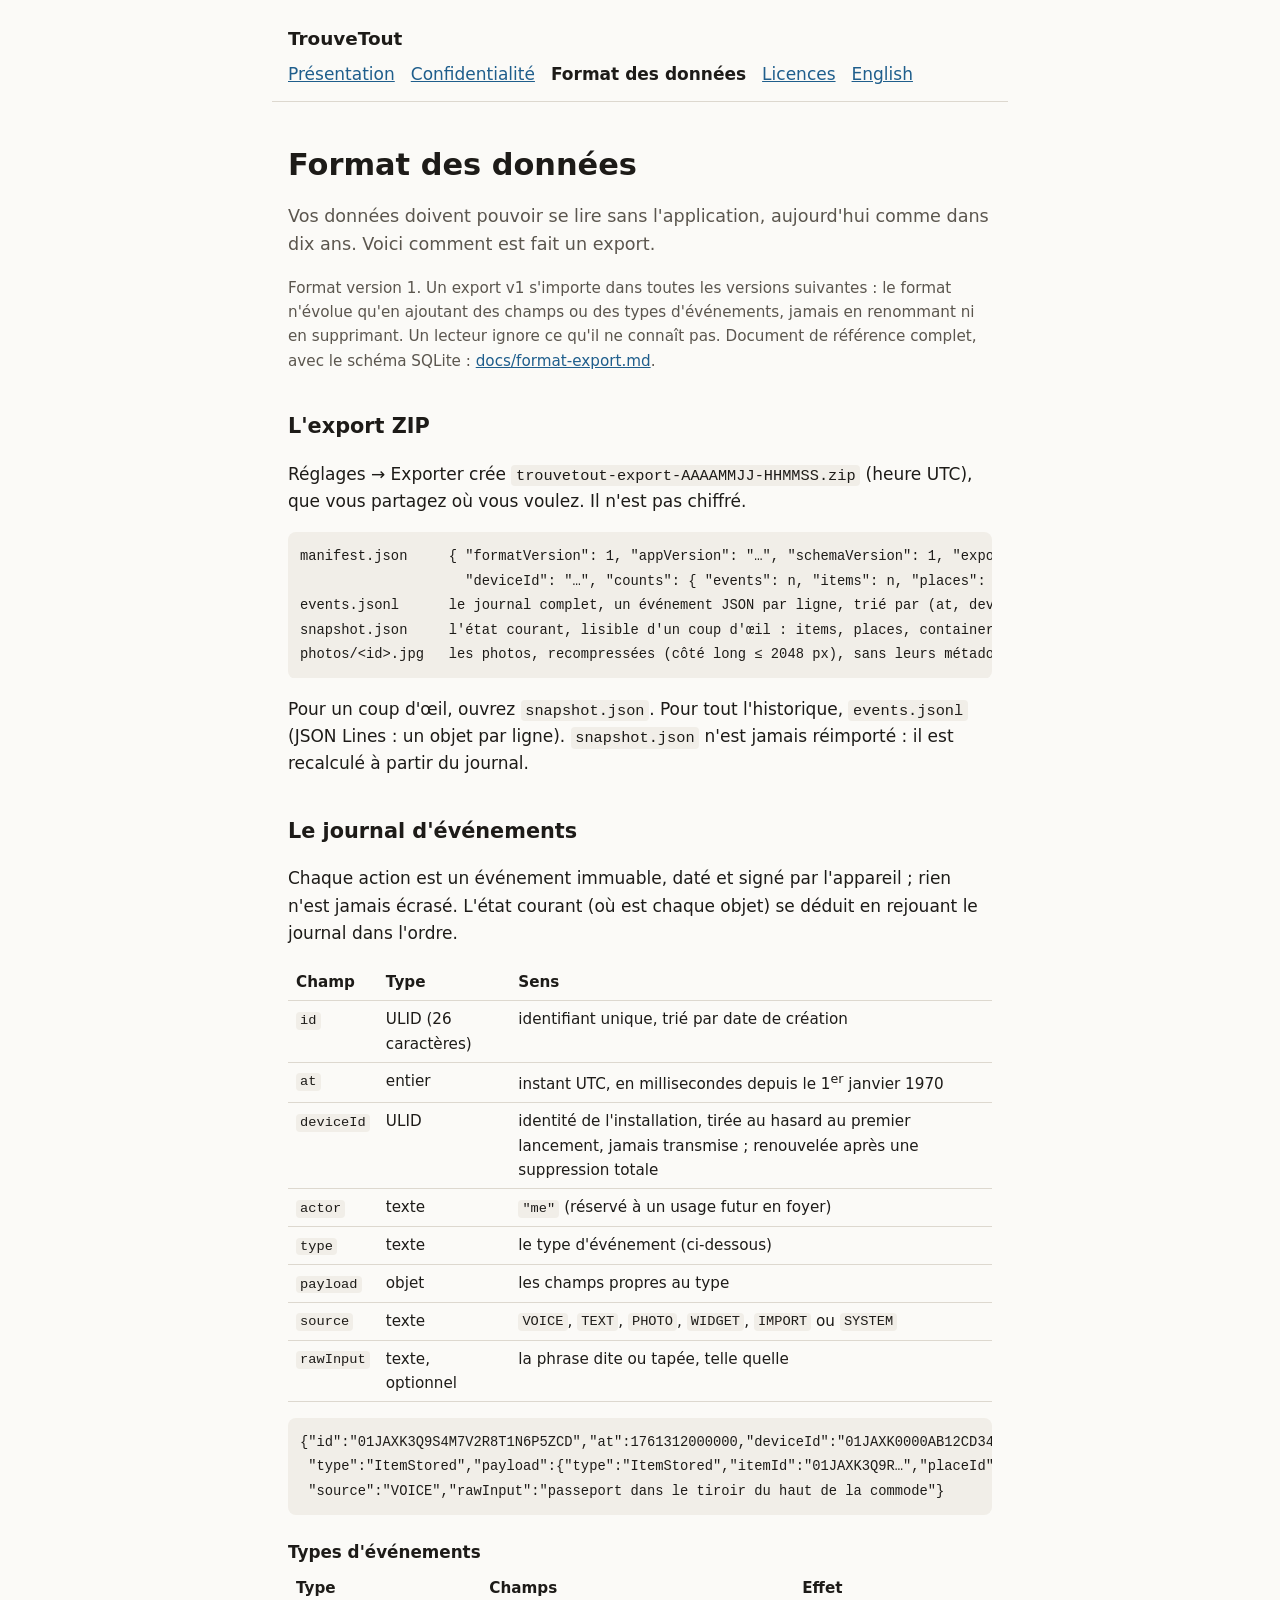
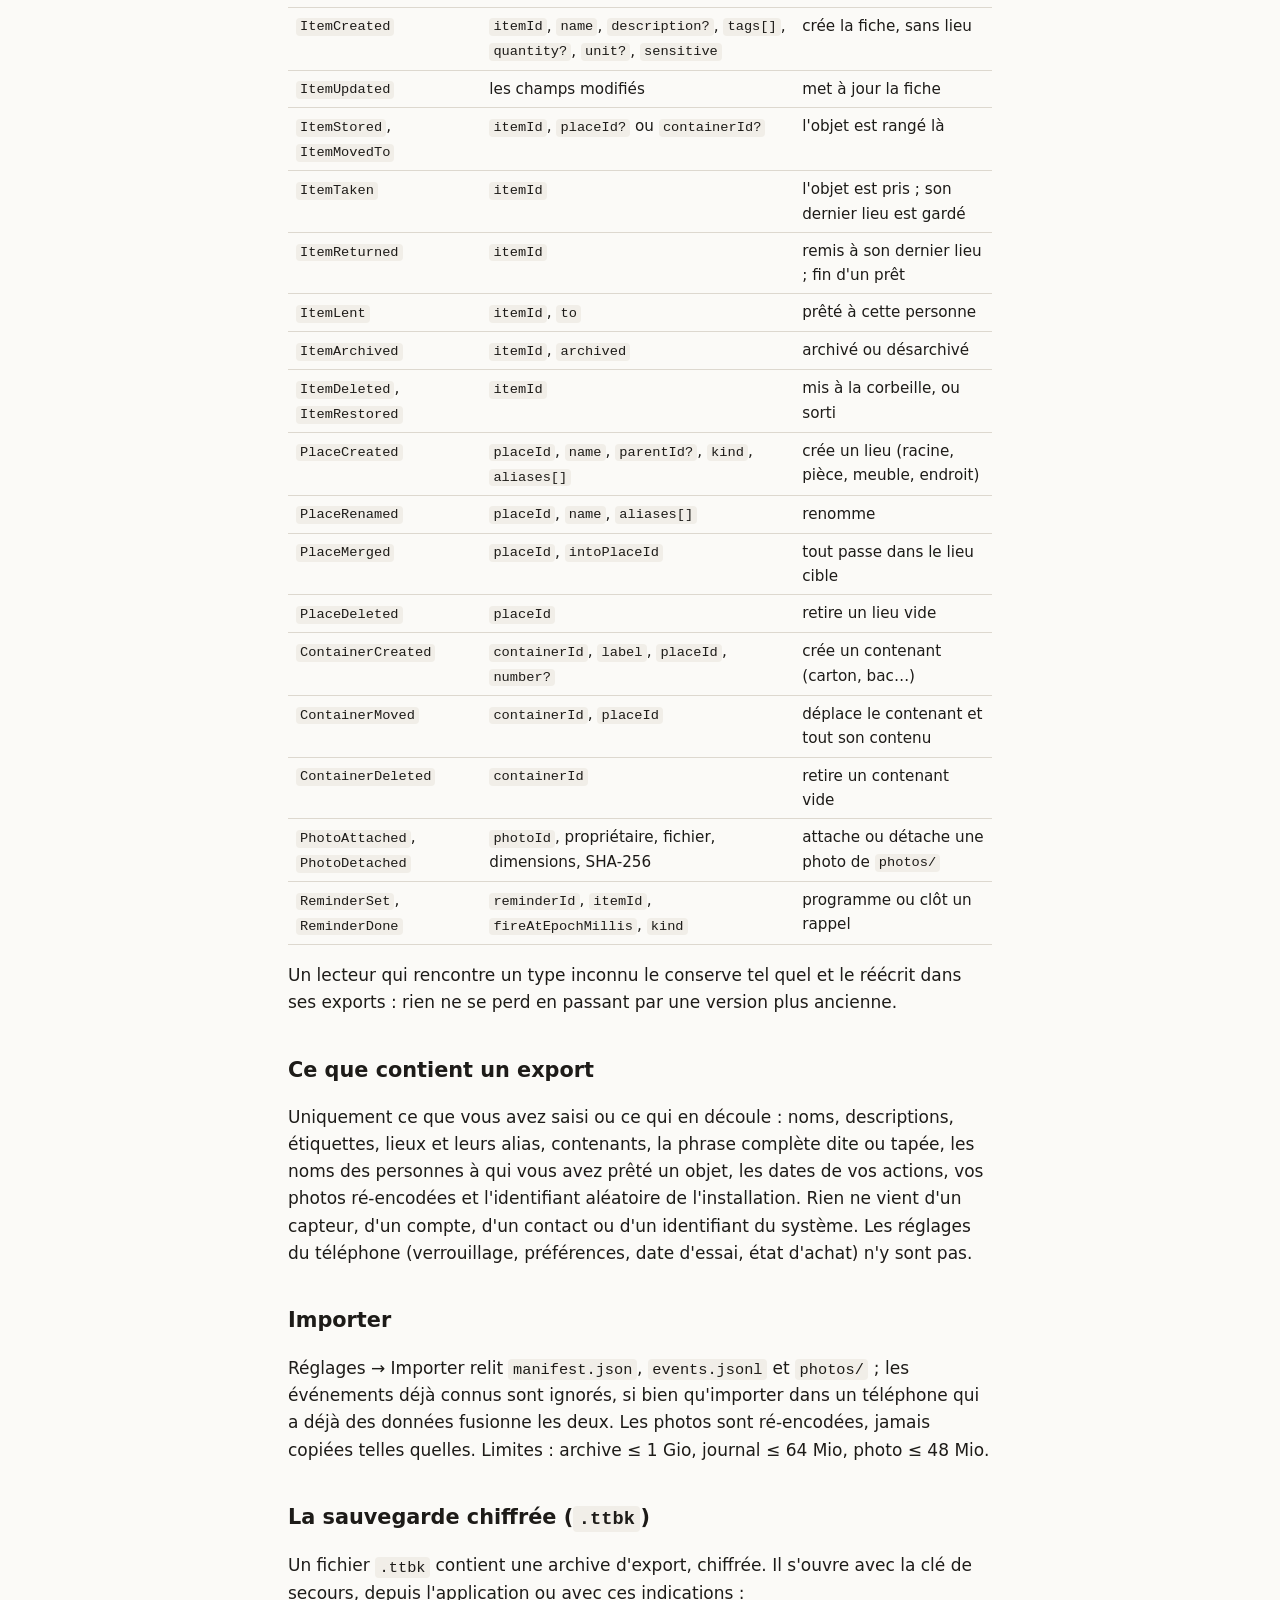
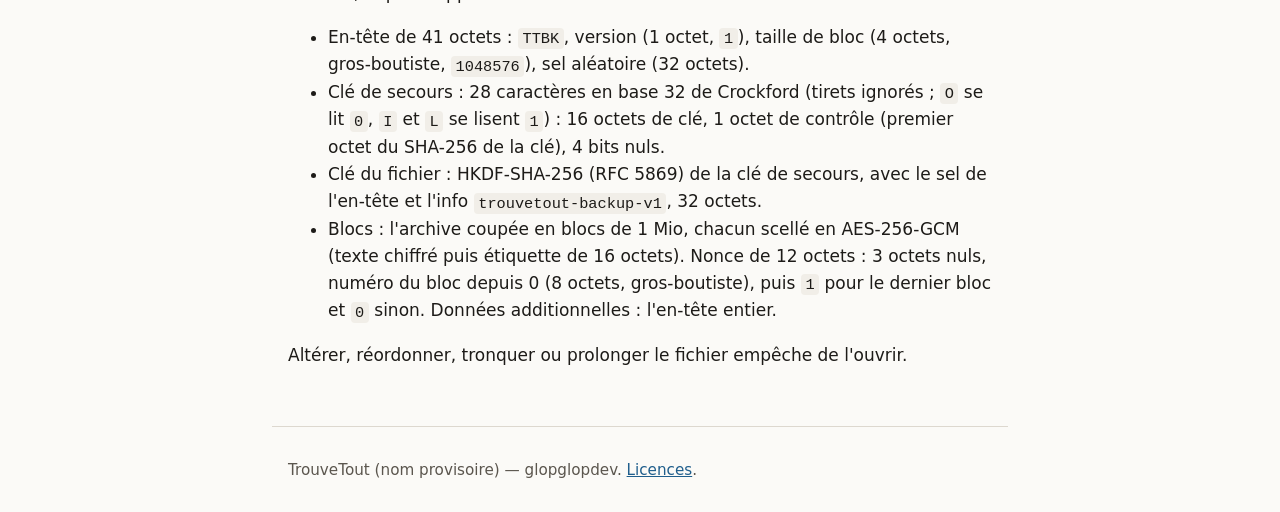
==== site/format.html @ 89f97cfc "docs: publication material for lot 12 (site, store listings, licence, ADR-027) Static FR/EN site wit" ====
<!doctype html>
<html lang="fr">
<head>
<meta charset="utf-8">
<meta name="viewport" content="width=device-width, initial-scale=1">
<title>Format des données — TrouveTout</title>
<meta name="description" content="Lire ses données TrouveTout sans l'application : export ZIP, journal d'événements, sauvegarde chiffrée.">
<link rel="stylesheet" href="style.css">
<link rel="alternate" hreflang="en" href="en/format.html">
</head>
<body>
<header>
  <a class="name" href="index.html">TrouveTout</a>
  <nav aria-label="Pages">
    <a href="index.html">Présentation</a>
    <a href="confidentialite.html">Confidentialité</a>
    <a href="format.html" aria-current="page">Format des données</a>
    <a href="licences.html">Licences</a>
    <a href="en/format.html" hreflang="en" lang="en">English</a>
  </nav>
</header>
<main>
<h1>Format des données</h1>
<p class="lead">Vos données doivent pouvoir se lire sans l'application, aujourd'hui comme dans dix ans. Voici comment
est fait un export.</p>
<p class="updated">Format version 1. Un export v1 s'importe dans toutes les versions suivantes : le format n'évolue
qu'en ajoutant des champs ou des types d'événements, jamais en renommant ni en supprimant. Un lecteur ignore ce qu'il
ne connaît pas. Document de référence complet, avec le schéma SQLite :
<a href="https://github.com/NicolasVergnes/trouvetout-proto/blob/main/docs/format-export.md">docs/format-export.md</a>.</p>

<h2>L'export ZIP</h2>
<p>Réglages → Exporter crée <code>trouvetout-export-AAAAMMJJ-HHMMSS.zip</code> (heure UTC), que vous partagez où vous
voulez. Il n'est pas chiffré.</p>
<pre><code>manifest.json     { "formatVersion": 1, "appVersion": "…", "schemaVersion": 1, "exportedAt": &lt;ms UTC&gt;,
                    "deviceId": "…", "counts": { "events": n, "items": n, "places": n, "containers": n, "photos": n } }
events.jsonl      le journal complet, un événement JSON par ligne, trié par (at, deviceId, id)
snapshot.json     l'état courant, lisible d'un coup d'œil : items, places, containers, locations, photos, reminders
photos/&lt;id&gt;.jpg   les photos, recompressées (côté long ≤ 2048 px), sans leurs métadonnées d'origine</code></pre>
<p>Pour un coup d'œil, ouvrez <code>snapshot.json</code>. Pour tout l'historique, <code>events.jsonl</code> (JSON
Lines : un objet par ligne). <code>snapshot.json</code> n'est jamais réimporté : il est recalculé à partir du journal.</p>

<h2>Le journal d'événements</h2>
<p>Chaque action est un événement immuable, daté et signé par l'appareil ; rien n'est jamais écrasé. L'état courant
(où est chaque objet) se déduit en rejouant le journal dans l'ordre.</p>
<div class="table"><table>
  <thead><tr><th>Champ</th><th>Type</th><th>Sens</th></tr></thead>
  <tbody>
    <tr><td><code>id</code></td><td>ULID (26 caractères)</td><td>identifiant unique, trié par date de création</td></tr>
    <tr><td><code>at</code></td><td>entier</td><td>instant UTC, en millisecondes depuis le 1<sup>er</sup> janvier 1970</td></tr>
    <tr><td><code>deviceId</code></td><td>ULID</td><td>identité de l'installation, tirée au hasard au premier lancement, jamais transmise ; renouvelée après une suppression totale</td></tr>
    <tr><td><code>actor</code></td><td>texte</td><td><code>"me"</code> (réservé à un usage futur en foyer)</td></tr>
    <tr><td><code>type</code></td><td>texte</td><td>le type d'événement (ci-dessous)</td></tr>
    <tr><td><code>payload</code></td><td>objet</td><td>les champs propres au type</td></tr>
    <tr><td><code>source</code></td><td>texte</td><td><code>VOICE</code>, <code>TEXT</code>, <code>PHOTO</code>, <code>WIDGET</code>, <code>IMPORT</code> ou <code>SYSTEM</code></td></tr>
    <tr><td><code>rawInput</code></td><td>texte, optionnel</td><td>la phrase dite ou tapée, telle quelle</td></tr>
  </tbody>
</table></div>
<pre><code>{"id":"01JAXK3Q9S4M7V2R8T1N6P5ZCD","at":1761312000000,"deviceId":"01JAXK0000AB12CD34EF56GH78","actor":"me",
 "type":"ItemStored","payload":{"type":"ItemStored","itemId":"01JAXK3Q9R…","placeId":"01JAXK2A…"},
 "source":"VOICE","rawInput":"passeport dans le tiroir du haut de la commode"}</code></pre>

<h3>Types d'événements</h3>
<div class="table"><table>
  <thead><tr><th>Type</th><th>Champs</th><th>Effet</th></tr></thead>
  <tbody>
    <tr><td><code>ItemCreated</code></td><td><code>itemId</code>, <code>name</code>, <code>description?</code>, <code>tags[]</code>, <code>quantity?</code>, <code>unit?</code>, <code>sensitive</code></td><td>crée la fiche, sans lieu</td></tr>
    <tr><td><code>ItemUpdated</code></td><td>les champs modifiés</td><td>met à jour la fiche</td></tr>
    <tr><td><code>ItemStored</code>, <code>ItemMovedTo</code></td><td><code>itemId</code>, <code>placeId?</code> ou <code>containerId?</code></td><td>l'objet est rangé là</td></tr>
    <tr><td><code>ItemTaken</code></td><td><code>itemId</code></td><td>l'objet est pris ; son dernier lieu est gardé</td></tr>
    <tr><td><code>ItemReturned</code></td><td><code>itemId</code></td><td>remis à son dernier lieu ; fin d'un prêt</td></tr>
    <tr><td><code>ItemLent</code></td><td><code>itemId</code>, <code>to</code></td><td>prêté à cette personne</td></tr>
    <tr><td><code>ItemArchived</code></td><td><code>itemId</code>, <code>archived</code></td><td>archivé ou désarchivé</td></tr>
    <tr><td><code>ItemDeleted</code>, <code>ItemRestored</code></td><td><code>itemId</code></td><td>mis à la corbeille, ou sorti</td></tr>
    <tr><td><code>PlaceCreated</code></td><td><code>placeId</code>, <code>name</code>, <code>parentId?</code>, <code>kind</code>, <code>aliases[]</code></td><td>crée un lieu (racine, pièce, meuble, endroit)</td></tr>
    <tr><td><code>PlaceRenamed</code></td><td><code>placeId</code>, <code>name</code>, <code>aliases[]</code></td><td>renomme</td></tr>
    <tr><td><code>PlaceMerged</code></td><td><code>placeId</code>, <code>intoPlaceId</code></td><td>tout passe dans le lieu cible</td></tr>
    <tr><td><code>PlaceDeleted</code></td><td><code>placeId</code></td><td>retire un lieu vide</td></tr>
    <tr><td><code>ContainerCreated</code></td><td><code>containerId</code>, <code>label</code>, <code>placeId</code>, <code>number?</code></td><td>crée un contenant (carton, bac…)</td></tr>
    <tr><td><code>ContainerMoved</code></td><td><code>containerId</code>, <code>placeId</code></td><td>déplace le contenant et tout son contenu</td></tr>
    <tr><td><code>ContainerDeleted</code></td><td><code>containerId</code></td><td>retire un contenant vide</td></tr>
    <tr><td><code>PhotoAttached</code>, <code>PhotoDetached</code></td><td><code>photoId</code>, propriétaire, fichier, dimensions, SHA-256</td><td>attache ou détache une photo de <code>photos/</code></td></tr>
    <tr><td><code>ReminderSet</code>, <code>ReminderDone</code></td><td><code>reminderId</code>, <code>itemId</code>, <code>fireAtEpochMillis</code>, <code>kind</code></td><td>programme ou clôt un rappel</td></tr>
  </tbody>
</table></div>
<p>Un lecteur qui rencontre un type inconnu le conserve tel quel et le réécrit dans ses exports : rien ne se perd en
passant par une version plus ancienne.</p>

<h2>Ce que contient un export</h2>
<p>Uniquement ce que vous avez saisi ou ce qui en découle : noms, descriptions, étiquettes, lieux et leurs alias,
contenants, la phrase complète dite ou tapée, les noms des personnes à qui vous avez prêté un objet, les dates de vos
actions, vos photos ré-encodées et l'identifiant aléatoire de l'installation. Rien ne vient d'un capteur, d'un compte,
d'un contact ou d'un identifiant du système. Les réglages du téléphone (verrouillage, préférences, date d'essai, état
d'achat) n'y sont pas.</p>

<h2>Importer</h2>
<p>Réglages → Importer relit <code>manifest.json</code>, <code>events.jsonl</code> et <code>photos/</code> ; les
événements déjà connus sont ignorés, si bien qu'importer dans un téléphone qui a déjà des données fusionne les deux.
Les photos sont ré-encodées, jamais copiées telles quelles. Limites : archive ≤ 1 Gio, journal ≤ 64 Mio, photo ≤ 48 Mio.</p>

<h2>La sauvegarde chiffrée (<code>.ttbk</code>)</h2>
<p>Un fichier <code>.ttbk</code> contient une archive d'export, chiffrée. Il s'ouvre avec la clé de secours, depuis
l'application ou avec ces indications :</p>
<ul>
  <li>En-tête de 41 octets : <code>TTBK</code>, version (1 octet, <code>1</code>), taille de bloc (4 octets,
  gros-boutiste, <code>1048576</code>), sel aléatoire (32 octets).</li>
  <li>Clé de secours : 28 caractères en base 32 de Crockford (tirets ignorés ; <code>O</code> se lit <code>0</code>,
  <code>I</code> et <code>L</code> se lisent <code>1</code>) : 16 octets de clé, 1 octet de contrôle (premier octet du
  SHA-256 de la clé), 4 bits nuls.</li>
  <li>Clé du fichier : HKDF-SHA-256 (RFC 5869) de la clé de secours, avec le sel de l'en-tête et l'info
  <code>trouvetout-backup-v1</code>, 32 octets.</li>
  <li>Blocs : l'archive coupée en blocs de 1 Mio, chacun scellé en AES-256-GCM (texte chiffré puis étiquette de
  16 octets). Nonce de 12 octets : 3 octets nuls, numéro du bloc depuis 0 (8 octets, gros-boutiste), puis
  <code>1</code> pour le dernier bloc et <code>0</code> sinon. Données additionnelles : l'en-tête entier.</li>
</ul>
<p>Altérer, réordonner, tronquer ou prolonger le fichier empêche de l'ouvrir.</p>
</main>
<footer>
  <p>TrouveTout (nom provisoire) — glopglopdev. <a href="licences.html">Licences</a>.</p>
</footer>
</body>
</html>
---- site/style.css ----
/* TrouveTout — static site (J7). No script, no external font, no tracker. */
:root {
  --bg: #fbfaf7;
  --fg: #1d1b18;
  --muted: #5b564e;
  --accent: #1f5e8c;
  --line: #ddd8cf;
  --card: #ffffff;
  --code: #f1eee8;
  color-scheme: light dark;
}

@media (prefers-color-scheme: dark) {
  :root {
    --bg: #161514;
    --fg: #ece9e3;
    --muted: #b3ada3;
    --accent: #8cc3ea;
    --line: #3a3733;
    --card: #1f1e1c;
    --code: #262421;
  }
}

* { box-sizing: border-box; }

body {
  margin: 0;
  background: var(--bg);
  color: var(--fg);
  font: 17px/1.6 system-ui, -apple-system, "Segoe UI", Roboto, "Helvetica Neue", Arial, sans-serif;
}

header, main, footer {
  max-width: 46rem;
  margin: 0 auto;
  padding: 0 16px;
}

header {
  display: flex;
  flex-wrap: wrap;
  gap: 8px 20px;
  align-items: baseline;
  justify-content: space-between;
  padding-top: 24px;
  padding-bottom: 12px;
  border-bottom: 1px solid var(--line);
}

header .name { font-weight: 700; font-size: 1.15rem; color: var(--fg); text-decoration: none; }

nav { display: flex; flex-wrap: wrap; gap: 4px 16px; }

nav a, a { color: var(--accent); }

nav a[aria-current="page"] { color: var(--fg); text-decoration: none; font-weight: 600; }

main { padding-top: 8px; padding-bottom: 40px; }

h1 { font-size: 1.9rem; line-height: 1.25; margin: 1.2em 0 0.4em; }
h2 { font-size: 1.3rem; margin: 1.8em 0 0.4em; }
h3 { font-size: 1.05rem; margin: 1.4em 0 0.3em; }

.lead { font-size: 1.1rem; color: var(--muted); }

.cards { display: grid; grid-template-columns: repeat(auto-fit, minmax(13rem, 1fr)); gap: 12px; margin: 1.2em 0; }
.card { background: var(--card); border: 1px solid var(--line); border-radius: 10px; padding: 14px 16px; }
.card h3 { margin-top: 0; }
.card p { margin: 0; }

.updated { color: var(--muted); font-size: 0.95rem; }

code, pre { font-family: ui-monospace, "SF Mono", Menlo, Consolas, monospace; font-size: 0.9em; }
code { background: var(--code); padding: 0.1em 0.3em; border-radius: 4px; }
pre { background: var(--code); padding: 12px; border-radius: 8px; overflow-x: auto; }
pre code { background: none; padding: 0; }

.table { overflow-x: auto; }
table { border-collapse: collapse; width: 100%; font-size: 0.95rem; }
th, td { text-align: left; vertical-align: top; padding: 6px 8px; border-bottom: 1px solid var(--line); }

footer { padding-top: 16px; padding-bottom: 32px; border-top: 1px solid var(--line); color: var(--muted); font-size: 0.95rem; }
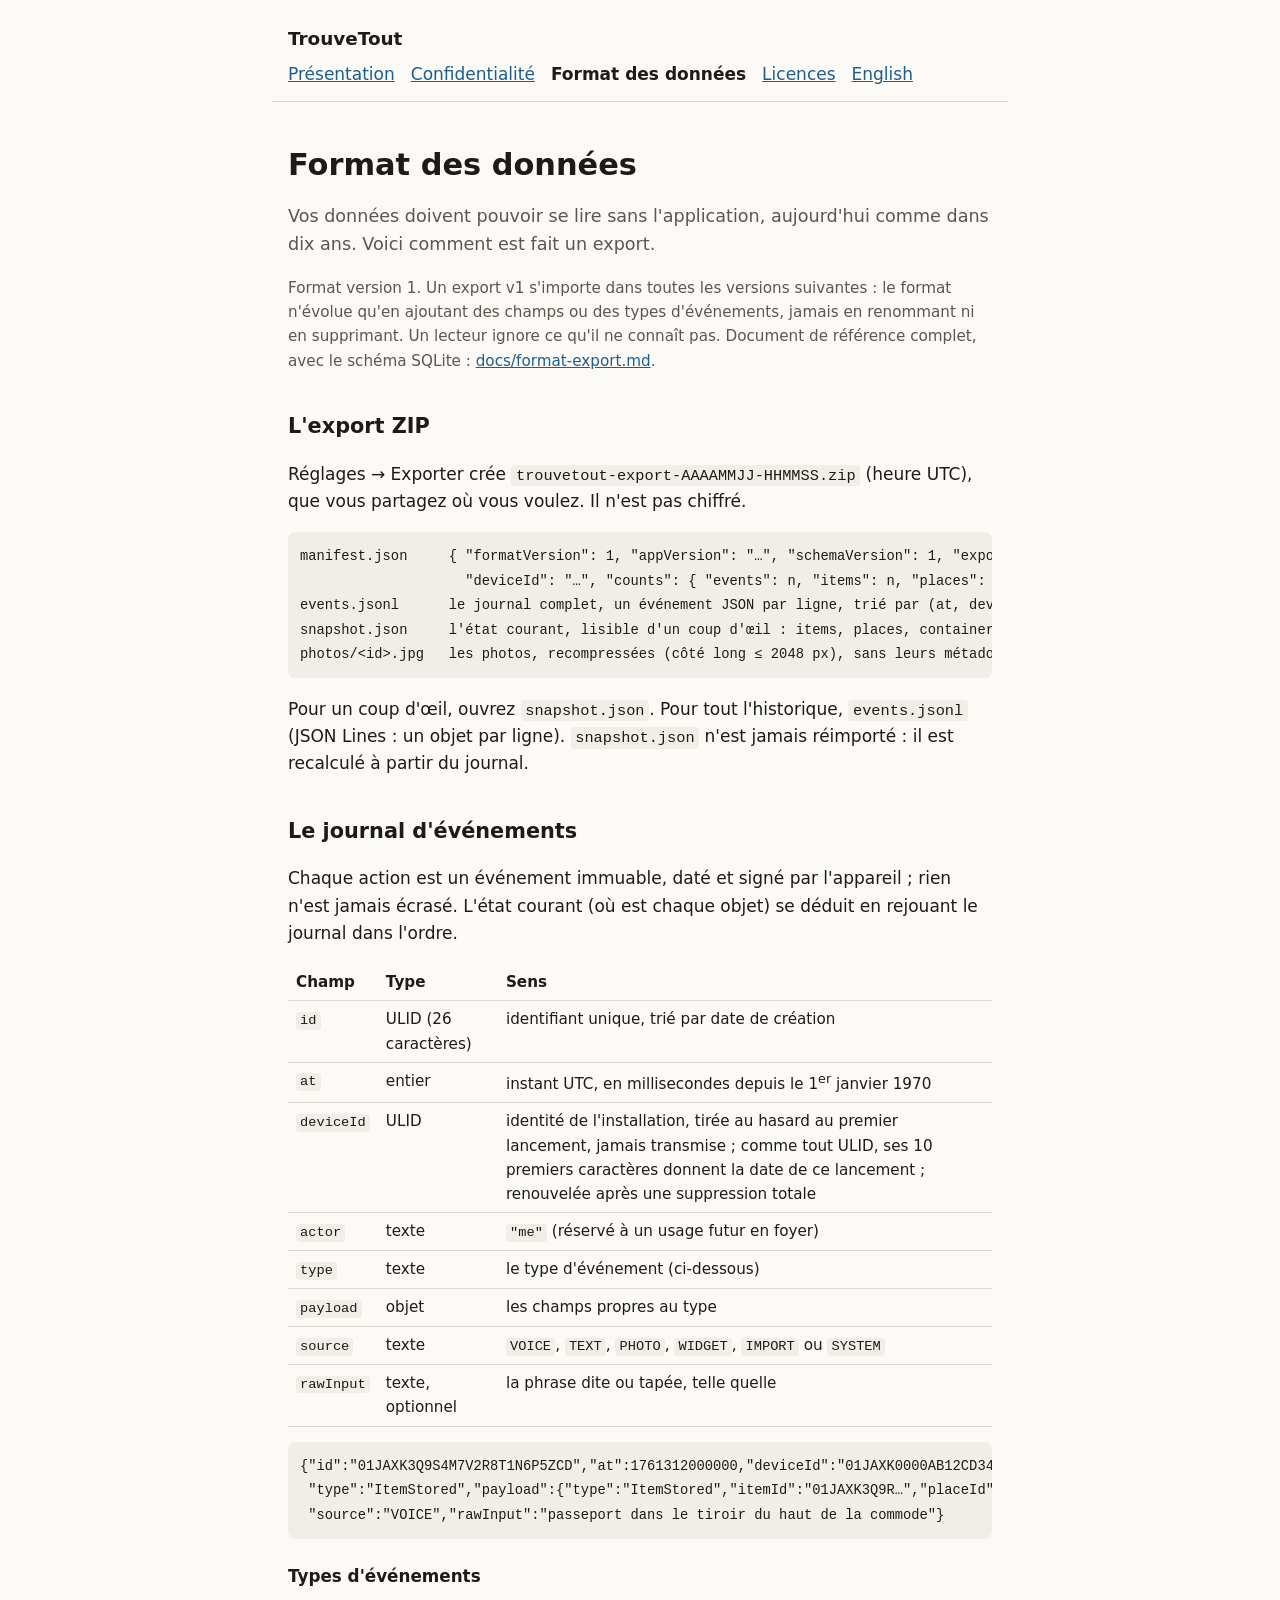
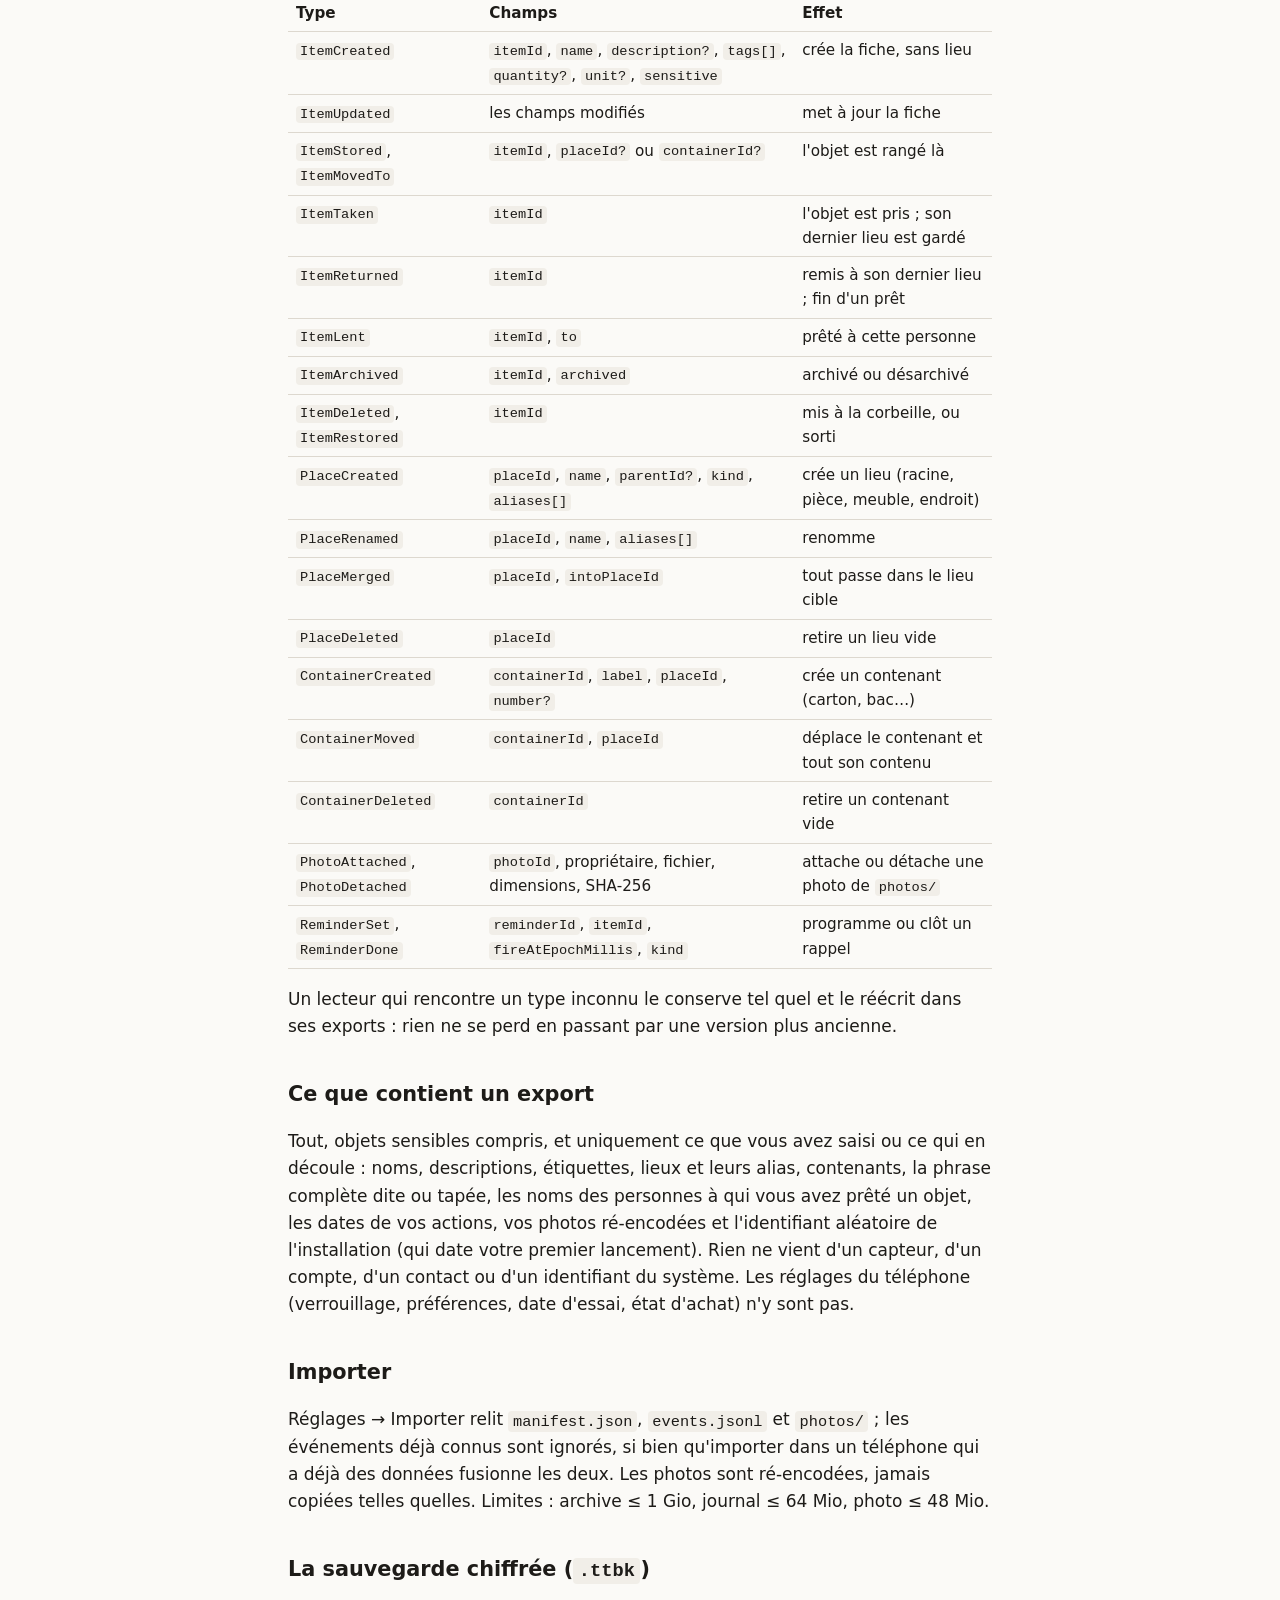
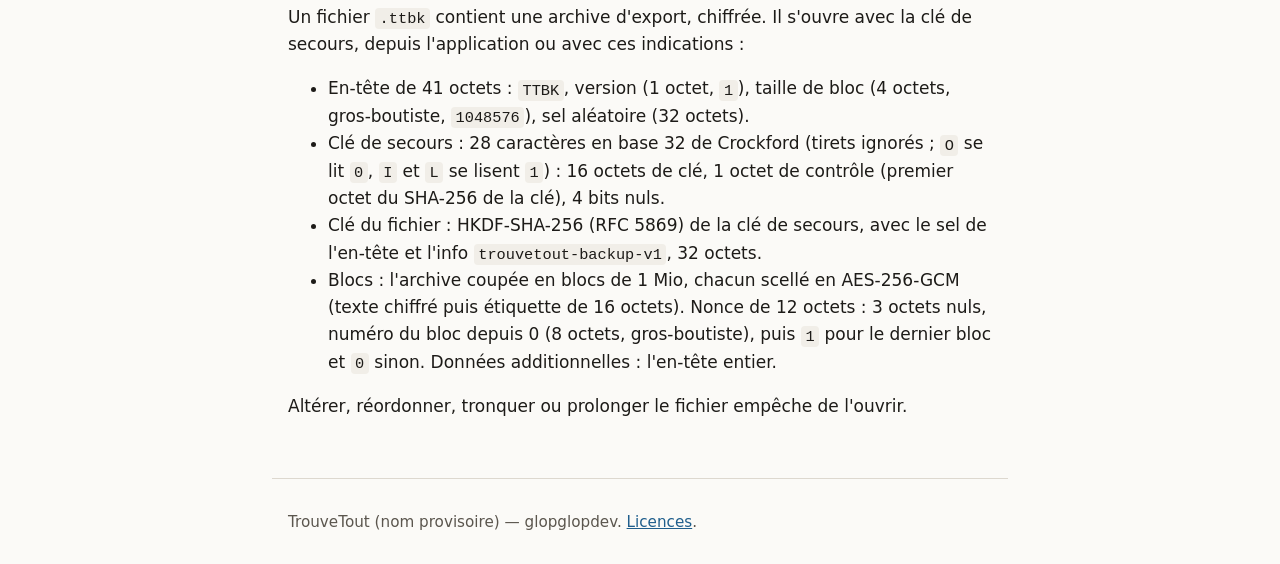
==== commit 4bb35078: "fix: address the lot 12 reviews (lint, iOS watcher, dialogs, texts) SwiftLint limits, BSD pgrep, sim" ====
--- a/site/format.html
+++ b/site/format.html
@@ -47,7 +47,7 @@
   <tbody>
     <tr><td><code>id</code></td><td>ULID (26 caractères)</td><td>identifiant unique, trié par date de création</td></tr>
     <tr><td><code>at</code></td><td>entier</td><td>instant UTC, en millisecondes depuis le 1<sup>er</sup> janvier 1970</td></tr>
-    <tr><td><code>deviceId</code></td><td>ULID</td><td>identité de l'installation, tirée au hasard au premier lancement, jamais transmise ; renouvelée après une suppression totale</td></tr>
+    <tr><td><code>deviceId</code></td><td>ULID</td><td>identité de l'installation, tirée au hasard au premier lancement, jamais transmise ; comme tout ULID, ses 10 premiers caractères donnent la date de ce lancement ; renouvelée après une suppression totale</td></tr>
     <tr><td><code>actor</code></td><td>texte</td><td><code>"me"</code> (réservé à un usage futur en foyer)</td></tr>
     <tr><td><code>type</code></td><td>texte</td><td>le type d'événement (ci-dessous)</td></tr>
     <tr><td><code>payload</code></td><td>objet</td><td>les champs propres au type</td></tr>
@@ -86,9 +86,9 @@
 passant par une version plus ancienne.</p>
 
 <h2>Ce que contient un export</h2>
-<p>Uniquement ce que vous avez saisi ou ce qui en découle : noms, descriptions, étiquettes, lieux et leurs alias,
+<p>Tout, objets sensibles compris, et uniquement ce que vous avez saisi ou ce qui en découle : noms, descriptions, étiquettes, lieux et leurs alias,
 contenants, la phrase complète dite ou tapée, les noms des personnes à qui vous avez prêté un objet, les dates de vos
-actions, vos photos ré-encodées et l'identifiant aléatoire de l'installation. Rien ne vient d'un capteur, d'un compte,
+actions, vos photos ré-encodées et l'identifiant aléatoire de l'installation (qui date votre premier lancement). Rien ne vient d'un capteur, d'un compte,
 d'un contact ou d'un identifiant du système. Les réglages du téléphone (verrouillage, préférences, date d'essai, état
 d'achat) n'y sont pas.</p>
 
